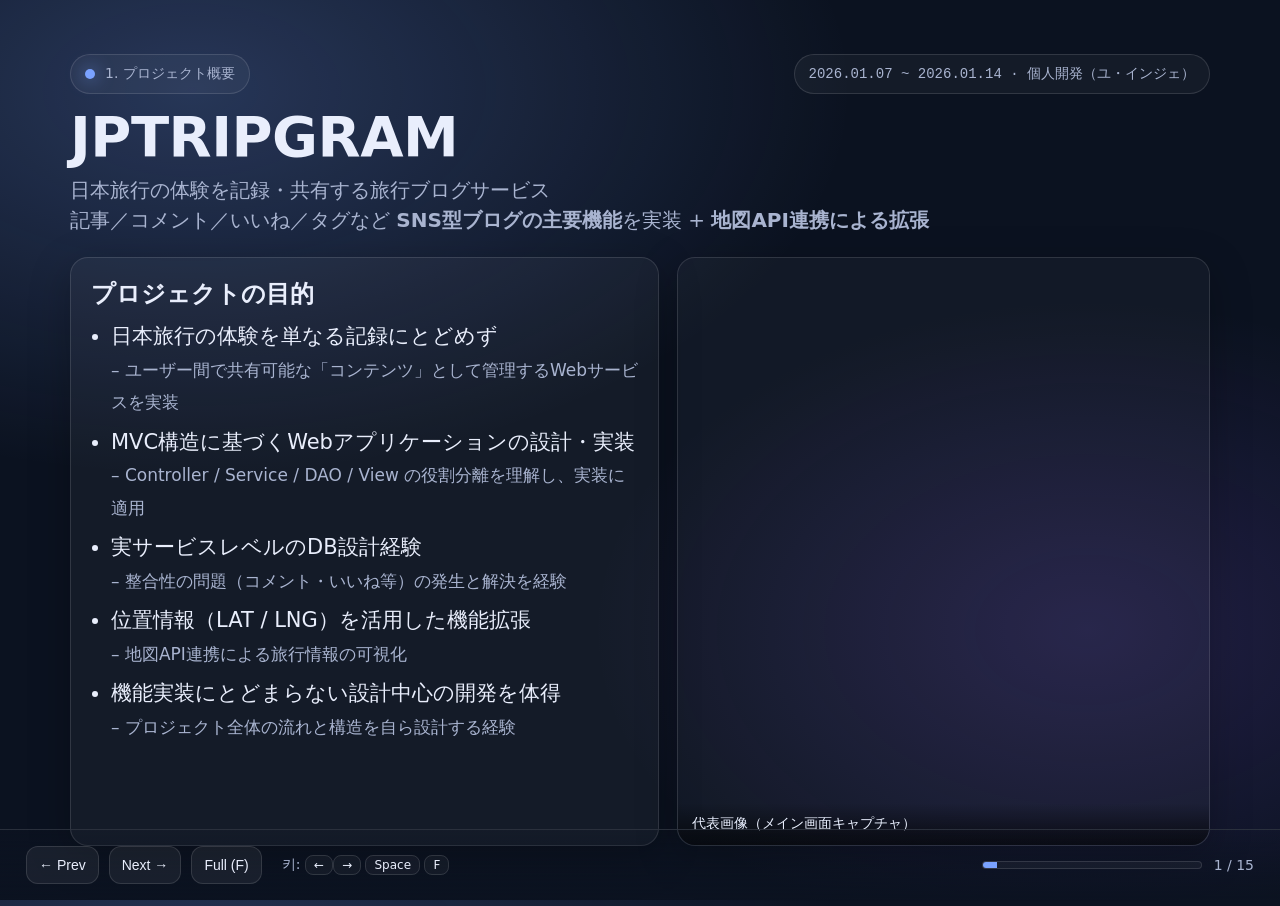
==== ppt-jp.html @ ece1343a "Add files via upload" ====
<!doctype html>
<html lang="ko">
<head>
  <meta charset="utf-8" />
  <meta name="viewport" content="width=device-width,initial-scale=1" />
  <title>JPTRIPGRAM | 전체 발표 슬라이드</title>
  <style>
    :root{
      --bg:#0b1220; --text:#e9eefc; --muted:#a9b4d0;
      --accent:#7aa2ff; --line:rgba(255,255,255,.12);
      --card:rgba(255,255,255,.04);
    }
    *{box-sizing:border-box}
    html,body{height:100%; margin:0; font-family:system-ui,-apple-system,Segoe UI,Roboto,Helvetica,Arial,"Apple SD Gothic Neo","Noto Sans KR",sans-serif;}
    body{
      background:
        radial-gradient(1200px 700px at 15% 10%, rgba(122,162,255,.25), transparent 55%),
        radial-gradient(900px 600px at 85% 70%, rgba(139,92,246,.18), transparent 55%),
        var(--bg);
      color:var(--text);
      overflow:hidden;
    }
    .deck{height:100%; width:100%; position:relative;}
    .slide{
      position:absolute; inset:0;
      padding:54px 70px;
      display:flex; flex-direction:column;
      opacity:0; transform:translateY(8px) scale(.995);
      transition:opacity .25s ease, transform .25s ease;
      pointer-events:none;
    }
    .slide.active{opacity:1; transform:translateY(0) scale(1); pointer-events:auto;}

    /* Header */
    .top{display:flex; align-items:flex-start; justify-content:space-between; gap:24px;}
    .badge{display:inline-flex; gap:10px; align-items:center; padding:10px 14px; border:1px solid var(--line); border-radius:999px; background:rgba(255,255,255,.04); color:var(--muted); font-size:14px;}
    .dot{width:10px; height:10px; border-radius:50%; background:var(--accent); box-shadow:0 0 18px rgba(122,162,255,.9);}

    /* Typography */
    h1{font-size:56px; letter-spacing:-.5px; margin:10px 0 6px;}
    h2{font-size:44px; letter-spacing:-.4px; margin:6px 0 12px;}
    h3{font-size:24px; margin:0 0 10px;}
    p{margin:0; color:var(--muted); font-size:20px; line-height:1.5;}
    ul{margin:10px 0 0; padding-left:20px;}
    li{color:var(--text); font-size:21px; line-height:1.55; margin:8px 0;}
    li span{color:var(--muted); font-size:17px;}
    .mono{font-family:ui-monospace,SFMono-Regular,Menlo,Monaco,Consolas,"Liberation Mono","Courier New",monospace;}

	.techItem.wide{
  grid-column: span 2;        /* 🔥 가로 2칸 차지 */
}

.techItem.wide span{
  font-size:17px;             /* 살짝 키워도 안정 */
  white-space:nowrap;         /* 줄바꿈 방지 */
}
    /* Cards & Layout */
    .card{
      border:1px solid var(--line);
      background:var(--card);
      border-radius:18px;
      padding:20px 20px;
      box-shadow:0 12px 40px rgba(0,0,0,.25);
      min-height:0;
    }
    .grid{
      margin-top:22px;
      display:grid;
      gap:18px;
      grid-template-columns: 1.05fr .95fr;
      flex:1;
      min-height:0;
    }
    .shotLayout{margin-top:18px; display:grid; grid-template-columns: 1.15fr .85fr; gap:18px; flex:1; min-height:0;}
    .twoCol{display:grid; grid-template-columns:1fr 1fr; gap:18px; margin-top:18px; flex:1; min-height:0;}
    .spacer{height:14px}

    /* Media */
    .mediaFrame{
      border:1px solid var(--line);
      background:rgba(255,255,255,.03);
      border-radius:18px;
      overflow:hidden;
      box-shadow:0 12px 40px rgba(0,0,0,.25);
      position:relative;
      min-height:320px;
      min-height:0;
    }
    .mediaFrame.tall{min-height:430px;}  /* 너무 크게 잡으면 슬라이드가 넘쳐서 잘릴 수 있음 */
    .mediaFrame.small{min-height:240px;}

    /* ✅ 이미지: 안 잘리게(특히 MVC, ERD 같은 세로형) */
    .mediaFrame img{
      width:100%;
      height:100%;
      display:block;
      object-fit:contain;
      object-position:center;
      background:#fff;
    }

	.urlGrid{
  display:grid;
  grid-template-columns: 1fr 1fr 1fr;
  gap:18px;
  flex:1;
  min-height:0;
}
.urlCard{ padding:18px; }
.urlList{
  margin:10px 0 0;
  padding-left:0;
  list-style:none;
}
.urlList li{
  display:flex;
  align-items:baseline;
  gap:10px;
  padding:8px 0;
  border-bottom:1px dashed rgba(255,255,255,.10);
  font-size:16px;            /* 기존 li(21px)보다 줄여서 fit */
  margin:0;
}
.urlList li:last-child{ border-bottom:none; }

.urlList .mono{
  font-size:15px;
  color:#e9eefc;
  white-space:nowrap;
}
.urlList .lbl{
  color:rgba(233,238,252,.72);
  font-size:15px;
  overflow:hidden;
  text-overflow:ellipsis;
  white-space:nowrap;
}
.urlList .sep{ color:rgba(233,238,252,.35); }

.urlList .tag{
  margin-left:auto;
  font-size:12px;
  padding:2px 8px;
  border-radius:999px;
  border:1px solid rgba(255,255,255,.18);
  background:rgba(255,255,255,.06);
  color:rgba(233,238,252,.8);
}

.urlNote{
  margin-top:12px;
  color:rgba(233,238,252,.65);
  font-size:14px;
}
@media (max-width: 980px){
  .urlGrid{ grid-template-columns:1fr; }
  .urlList li{ font-size:15px; }
}
	
	
    /* ✅ 비디오: 기존대로 꽉 차게 */
    .mediaFrame video{
      width:100%;
      height:100%;
      display:block;
      object-fit:cover;
    }

    .caption{
      position:absolute; left:0; right:0; bottom:0;
      padding:12px 14px;
      background:linear-gradient(to top, rgba(0,0,0,.65), rgba(0,0,0,0));
      color:#eaf0ff;
      font-size:14px;
    }
    .placeholder{
      height:100%;
      display:flex; align-items:center; justify-content:center;
      color:rgba(233,238,252,.55);
      font-size:16px;
      border:2px dashed rgba(255,255,255,.18);
      border-radius:18px;
      margin:14px;
      text-align:center;
      padding:16px;
      background:rgba(255,255,255,.02);
    }
    .hint{font-size:14px; color:rgba(233,238,252,.7); margin-top:10px;}

    /* Tech Icons */
    .techGrid{margin-top:18px; display:grid; grid-template-columns:1fr 1fr; gap:18px; flex:1; min-height:0;}
    .techCard{
      border:1px solid var(--line);
      background:var(--card);
      border-radius:18px;
      padding:20px;
      box-shadow:0 12px 40px rgba(0,0,0,.25);
      min-height:0;
    }
    .iconRow{
	  display:grid;
	  grid-template-columns:repeat(4, minmax(0,1fr));
	  gap:16px;
	  margin-top:16px;
	}
    
    .techItem{
	  display:flex;
	  align-items:center;
	  gap:14px;
	  padding:18px 16px;          /* ⬅️ 높이 확보 */
	  border:1px solid var(--line);
	  border-radius:16px;
	  background:rgba(255,255,255,.04);
	}
    .techItem img{
	  width:38px;                 /* ⬅️ 28 → 38 */
	  height:38px;
	  object-fit:contain;
	  filter:drop-shadow(0 8px 18px rgba(0,0,0,.25));
	}

	.techItem span{
	  font-size:17px;             /* ⬅️ 16 → 17 */
	  font-weight:500;
	  color:var(--text);
	}

	.techText{
  display:flex;
  flex-direction:column;
  line-height:1.1;
}

/* 메인 이름 */
.techText .name{
  font-size:16px;
  color:var(--text);
}

/* 버전 (작게, 은은하게) */
.techText .version{
  font-size:12px;
  color:var(--muted);
  opacity:.85;
}
	
    .techNote{margin-top:14px; color:var(--muted); font-size:16px; line-height:1.5;}

    /* Footer */
    .footer{
      position:absolute; left:0; right:0; bottom:0;
      padding:16px 26px;
      display:flex; align-items:center; justify-content:space-between;
      border-top:1px solid var(--line);
      background:linear-gradient(to top, rgba(11,18,32,.88), rgba(11,18,32,0));
      font-size:14px; color:var(--muted);
    }
    .controls{display:flex; gap:10px; align-items:center;}
    button{
      border:1px solid var(--line); background:rgba(255,255,255,.06);
      color:var(--text); border-radius:12px; padding:10px 12px;
      cursor:pointer; font-size:14px;
    }
    button:hover{background:rgba(255,255,255,.10)}
    .progress{height:8px; width:220px; border-radius:999px; border:1px solid var(--line); overflow:hidden; background:rgba(255,255,255,.04)}
    .bar{height:100%; width:0%; background:var(--accent)}
    .kbd{border:1px solid var(--line); padding:2px 8px; border-radius:8px; background:rgba(255,255,255,.04); color:var(--text); font-size:12px;}

    @media (max-width: 980px){
      .slide{padding:26px 20px;}
      .grid,.shotLayout,.twoCol,.techGrid{grid-template-columns:1fr;}
      .iconRow{grid-template-columns:repeat(2, minmax(0,1fr));}
      h1{font-size:42px;}
      h2{font-size:34px;}
      li{font-size:19px;}
      p{font-size:18px;}
      .progress{display:none;}
      .mediaFrame{min-height:220px;}
      .mediaFrame.tall{min-height:260px;}
    }
  </style>
</head>

<body>
  <div class="deck" id="deck">

    <!-- ✅ 1. 프로젝트 개요 -->
    <section class="slide active">
  <div class="top">
    <div class="badge"><span class="dot"></span> 1. プロジェクト概要</div>
    <div class="badge mono">2026.01.07 ~ 2026.01.14 · 個人開発（ユ・インジェ）</div>
  </div>
  <h1>JPTRIPGRAM</h1>
  <p>
    日本旅行の体験を記録・共有する旅行ブログサービス<br/>
    記事／コメント／いいね／タグなど
    <b>SNS型ブログの主要機能</b>を実装 +
    <b>地図API連携による拡張</b>
  </p>

  <div class="grid">
    <div class="card">
      <h3>プロジェクトの目的</h3>
      <ul>
        <li>
          日本旅行の体験を単なる記録にとどめず
          <br>
          <span>– ユーザー間で共有可能な「コンテンツ」として管理するWebサービスを実装</span>
        </li>
        <li>
          MVC構造に基づくWebアプリケーションの設計・実装
          <br>
          <span>– Controller / Service / DAO / View の役割分離を理解し、実装に適用</span>
        </li>
        <li>
          実サービスレベルのDB設計経験
          <br>
          <span>– 整合性の問題（コメント・いいね等）の発生と解決を経験</span>
        </li>
        <li>
          位置情報（LAT / LNG）を活用した機能拡張
          <br>
          <span>– 地図API連携による旅行情報の可視化</span>
        </li>
        <li>
          機能実装にとどまらない設計中心の開発を体得
          <br>
          <span>– プロジェクト全体の流れと構造を自ら設計する経験</span>
        </li>
      </ul>
    </div>

    <div class="mediaFrame tall">
      <img src="slides/assets/images/cover.png" alt="代表画像（メイン画面キャプチャ）"
           onerror="this.remove(); this.parentElement.querySelector('.placeholder').style.display='flex';" />
      <div class="placeholder" style="display:none;">
        assets/cover.png<br/>メイン画面キャプチャ（代表画像）を入れてください
      </div>
      <div class="caption">代表画像（メイン画面キャプチャ）</div>
    </div>
  </div>
</section>


    <!-- ✅ 1-1. (데모) 메인화면 동영상 -->
    <section class="slide">
  <div class="top">
    <div class="badge"><span class="dot"></span> デモ動画</div>
  </div>
  <h2>メイン画面デモ</h2>
  <p>サービスの流れ（一覧 → 詳細 → インタラクション）を短くデモします。</p>

  <div class="mediaFrame tall" style="flex:1; margin-top:18px;">
    <video
      src="slides/assets/images/main.mp4"
      poster="slides/assets/main-poster.png"
      controls
      preload="metadata"
      onerror="this.remove(); this.parentElement.querySelector('.placeholder').style.display='flex';"
    ></video>
    <div class="placeholder" style="display:none;">
      assets/main.mp4<br/>メイン画面の動画を入れてください
    </div>
    <div class="caption">メイン画面動画</div>
  </div>
  <div class="hint">
    キー：<span class="kbd">F</span> 全画面 /
    <span class="kbd">→</span> 次のスライド
  </div>
</section>


    <!-- ✅ 2. 개발 환경 및 사용 기술 (아이콘) -->
    <section class="slide">
  <div class="top">
    <div class="badge"><span class="dot"></span> 2. 開発環境・使用技術</div>
  </div>
  <h2>開発環境・使用技術</h2>

  <div class="techGrid">
    <div class="techCard">
      <h3>開発環境</h3>
      <div class="iconRow">
        <div class="techItem">
          <img src="https://cdn.jsdelivr.net/gh/devicons/devicon/icons/apple/apple-original.svg" alt="macOS">
          <span>macOS</span>
        </div>
        <div class="techItem">
          <img src="https://cdn.jsdelivr.net/gh/devicons/devicon/icons/eclipse/eclipse-original.svg" alt="Eclipse">
          <span>Eclipse 24-09</span>
        </div>
        <div class="techItem">
          <img src="https://cdn.jsdelivr.net/gh/devicons/devicon/icons/tomcat/tomcat-original.svg" alt="Tomcat">
          <span>Tomcat 9</span>
        </div>
        <div class="techItem">
          <img src="https://cdn.jsdelivr.net/gh/devicons/devicon/icons/oracle/oracle-original.svg" alt="Oracle">
          <span>Oracle DB</span>
        </div>
        <div class="techItem wide">
          <img src="slides/assets/icons/sql.png" alt="Oracle SQL Developer">
          <div class="techText">
            <span class="name">SQL Developer</span>
            <span class="version">v24.3.1.347</span>
          </div>
        </div>
      </div>
      <div class="techNote">OS / IDE / WAS / DB を中心に整理しました。</div>
    </div>

    <div class="techCard">
      <h3>使用技術</h3>
      <div class="iconRow">
        <div class="techItem">
          <img src="https://cdn.jsdelivr.net/gh/devicons/devicon/icons/html5/html5-original.svg" alt="HTML5">
          <span>HTML5</span>
        </div>
        <div class="techItem">
          <img src="https://cdn.jsdelivr.net/gh/devicons/devicon/icons/css3/css3-original.svg" alt="CSS3">
          <span>CSS3</span>
        </div>
        <div class="techItem">
          <img src="https://cdn.jsdelivr.net/gh/devicons/devicon/icons/javascript/javascript-original.svg" alt="JavaScript">
          <span>Java<br>Script</span>
        </div>
        <div class="techItem">
          <img src="https://cdn.jsdelivr.net/gh/devicons/devicon/icons/java/java-original.svg" alt="JSP">
          <span>JSP / JSTL</span>
        </div>
        <div class="techItem">
          <img src="https://cdn.jsdelivr.net/gh/devicons/devicon/icons/java/java-original.svg" alt="Java">
          <span>Java17/<br>Servlet/<br>JDBC</span>
        </div>
        <div class="techItem">
          <img src="https://cdn.jsdelivr.net/gh/devicons/devicon/icons/oracle/oracle-original.svg" alt="Oracle SQL">
          <span>Oracle SQL</span>
        </div>
        <div class="techItem">
          <img src="https://simpleicons.org/icons/leaflet.svg" alt="Leaflet">
          <span>Leaflet Open<br>Street<br>Map</span>
        </div>
        <div class="techItem">
          <img src="https://unpkg.com/@lobehub/icons-static-png@latest/light/openai.png" alt="ChatGPT">
          <span>Chat<br>GPT</span>
        </div>
      </div>

      <div class="techNote">
        <b>フレームワークを使わず、純粋なMVC構造</b>で実装しました。<br/>
        セッションベースのログイン / 画像ファイルアップロードを含みます。
      </div>
    </div>
  </div>

  <div class="hint">アイコンは外部リンク（CDN）を利用しています。</div>
</section>


    <!-- ✅ 3. MVC 패턴 및 시스템 구조 -->
    <section class="slide">
  <div class="top">
    <div class="badge"><span class="dot"></span> 3. MVCパターン・システム構成</div>
  </div>
  <h2>MVCパターン・システム構成</h2>

  <div class="grid">
    <div class="card">
      <h3>構成の説明</h3>
      <ul>
        <li><b>Controller（Servlet）</b>：リクエストURLの処理、Service呼び出し、View連携</li>
        <li><b>Service</b>：ビジネスロジック処理、DAO呼び出しの分離</li>
        <li><b>DAO</b>：DBアクセス専任、SQL／ResultSet処理</li>
        <li><b>View（JSP）</b>：JSTLベースの出力／UI提供</li>
      </ul>
      <div class="spacer"></div>
      <h3>リクエストの流れ</h3>
      <p class="mono" style="font-size:16px; line-height:1.6; color:rgba(233,238,252,.8);">
        Client → Controller → Service → DAO → DB<br/>
        &nbsp;&nbsp;&nbsp;&nbsp;&nbsp;&nbsp;&nbsp;&nbsp;&nbsp;&nbsp;&nbsp;&nbsp;&nbsp;&nbsp;&nbsp;&nbsp;&nbsp;&nbsp;&nbsp;&nbsp;&nbsp;&nbsp;&nbsp;&nbsp;↓<br/>
        &nbsp;&nbsp;&nbsp;&nbsp;&nbsp;&nbsp;&nbsp;&nbsp;&nbsp;&nbsp;&nbsp;&nbsp;&nbsp;&nbsp;&nbsp;&nbsp;&nbsp;&nbsp;&nbsp;&nbsp;&nbsp;&nbsp;JSP（View）
      </p>
    </div>

    <div class="mediaFrame tall">
      <img src="slides/assets/images/mvc.png" alt="MVCダイアグラム"
           onerror="this.remove(); this.parentElement.querySelector('.placeholder').style.display='flex';" />
      <div class="placeholder" style="display:none;">MVCダイアグラム</div>
      <div class="caption">MVC構成ダイアグラム</div>
    </div>
  </div>
</section>


    <!-- ✅ 4. DB 설계 -->
   <section class="slide">
  <div class="top">
    <div class="badge"><span class="dot"></span> 4. DB設計</div>
  </div>
  <h2>DB設計（ERD）</h2>

  <div class="grid" style="grid-template-columns: 1.15fr .85fr;">
    <div class="mediaFrame tall">
      <img src="slides/assets/images/erd.png" alt="ERD"
           onerror="this.remove(); this.parentElement.querySelector('.placeholder').style.display='flex';" />
      <div class="placeholder" style="display:none;">
        slides/assets/erd.png<br/>ERD画像を入れてください
      </div>
      <div class="caption">主要テーブルの関連（ERD）</div>
    </div>

    <div class="card">
      <h3>主要テーブル</h3>
      <ul>
        <li>JPMEMBER：会員</li>
        <li>JPBLOG：旅行記事</li>
        <li>JPCOMMENT：コメント</li>
        <li>JPBLOG_LIKE：いいね</li>
        <li>JPBLOG_TAG：タグ</li>
      </ul>
      <div class="spacer"></div>
      <h3>設計の特徴</h3>
      <ul>
        <li>記事中心の設計（コメント／いいね／タグ → BNO参照）</li>
        <li><b>MEMBER と COMMENT を直接FKで結合しない</b>（退会会員のデータ保持が目的）</li>
        <li>座標（LAT / LNG）カラムによる地図機能拡張</li>
      </ul>
    </div>
  </div>
</section>


    <!-- ✅ 5. URL 설계 -->
	<section class="slide">
  <div class="top">
    <div class="badge"><span class="dot"></span> 5. URL設計</div>
  </div>
  <h2>URL設計</h2>
  <p style="margin:0;color:rgba(233,238,252,.75);font-size:18px;">
    機能ごとにPrefixを統一し、処理／ページを
    <span class="mono">*.do / *pro.do</span> に分離しました。
  </p>

  <div class="urlGrid" style="margin-top:18px;">
    <!-- 会員 -->
    <div class="card urlCard">
      <h3>会員（jpmem）</h3>
      <ul class="urlList">
        <li><span class="mono">/jpmem/login.do</span><span class="sep">·</span><span class="lbl">ログインページ</span></li>
        <li><span class="mono">/jpmem/loginpro.do</span><span class="sep">·</span><span class="lbl">ログイン処理</span></li>
        <li><span class="mono">/jpmem/join.do</span><span class="sep">·</span><span class="lbl">会員登録</span></li>
        <li><span class="mono">/jpmem/mypage.do</span><span class="sep">·</span><span class="lbl">マイページ</span></li>
        <li><span class="mono">/jpmem/edit.do</span><span class="sep">·</span><span class="lbl">情報編集</span></li>
        <li><span class="mono">/jpmem/useridcheck.do</span><span class="tag">AJAX</span><span class="lbl">重複チェック</span></li>
      </ul>
      <div class="urlNote">その他：
        <span class="mono">logout.do / editpro.do / withdraw.do</span>
      </div>
    </div>

    <!-- 記事 -->
    <div class="card urlCard">
      <h3>記事（jpblog）</h3>
      <ul class="urlList">
        <li><span class="mono">/jpblog/list.do</span><span class="sep">·</span><span class="lbl">一覧</span></li>
        <li><span class="mono">/jpblog/view.do</span><span class="sep">·</span><span class="lbl">詳細</span></li>
        <li><span class="mono">/jpblog/write.do</span><span class="sep">·</span><span class="lbl">作成</span></li>
        <li><span class="mono">/jpblog/writepro.do</span><span class="sep">·</span><span class="lbl">作成処理</span></li>
        <li><span class="mono">/jpblog/update.do</span><span class="sep">·</span><span class="lbl">編集</span></li>
        <li><span class="mono">/jpblog/updatepro.do</span><span class="sep">·</span><span class="lbl">編集処理</span></li>
      </ul>
      <div class="urlNote">その他：<span class="mono">delete.do</span></div>
    </div>

    <!-- インタラクション -->
    <div class="card urlCard">
      <h3>インタラクション</h3>
      <ul class="urlList">
        <li><span class="mono">/jpblog/commentWrite.do</span><span class="sep">·</span><span class="lbl">コメント登録</span></li>
        <li><span class="mono">/jpblog/commentDelete.do</span><span class="sep">·</span><span class="lbl">コメント削除</span></li>
        <li><span class="mono">/jpblog/like.do</span><span class="sep">·</span><span class="lbl">いいねトグル</span></li>
      </ul>

      <div class="urlNote">
        ルール：
        <span class="mono">*.do</span>（ページ） /
        <span class="mono">*pro.do</span>（処理）
      </div>
    </div>
  </div>

  <div class="hint">
    Prefix（ドメイン）基準で分離し、保守性と拡張性を確保しました。
  </div>
</section>

	

    <!-- ✅ 6. 주요 기능 구현 상세 -->
   <section class="slide">
  <div class="top">
    <div class="badge"><span class="dot"></span> 6. 主要機能の実装詳細</div>
  </div>
  <h2>主要機能の実装詳細</h2>
  <p>主要な画面を基準に機能を説明します。</p>

  <div class="twoCol" style="margin-top:18px;">
    <div class="card">
      <h3>会員機能</h3>
      <ul>
        <li>
          セッションベース認証
          <br>
          <span>– ログイン状態をサーバーで管理し、権限別にアクセス制御</span>
        </li>
        <li>
          会員登録 / ログイン / ログアウト
          <br>
          <span>– 重複IDチェックおよび入力値のバリデーションを適用</span>
        </li>
        <li>
          マイページ（自分の記事 / いいね一覧）
          <br>
          <span>– ユーザー基準でのデータ取得および管理</span>
        </li>
        <li>
          プロフィール編集
          <br>
          <span>– 会員情報変更後、セッションへ反映</span>
        </li>
      </ul>
    </div>
    
    <div class="card">
      <h3>記事機能</h3>
      <ul>
        <li>
          旅行記事のCRUD
          <br>
          <span>– 作成 / 閲覧 / 編集 / 削除の一連の処理を実装</span>
        </li>
        <li>
          地図API連携
          <br>
          <span>– DB上の座標（LAT / LNG）に基づく位置情報の可視化</span>
        </li>
        <li>
          画像アップロードおよびプレビュー
          <br>
          <span>– サーバー保存およびアップロードファイル管理</span>
        </li>
        <li>
          コメント登録 / 削除、いいねトグル
          <br>
          <span>– 非会員アクセス制限および重複防止処理</span>
        </li>
        <li>
          タグベース分類、閲覧数管理
          <br>
          <span>– 記事の探索性および統計データの管理</span>
        </li>
      </ul>
    </div>

    <div class="hint">次のスライドから画面キャプチャで機能を紹介します。</div>
</section>


    <!-- 6-1 로그인 화면 -->
   <section class="slide">
  <div class="top">
    <div class="badge"><span class="dot"></span> 6. 主要機能 - ログイン</div>
  </div>
  <h2>ログイン画面</h2>

  <div class="shotLayout">
    <div class="mediaFrame">
      <video
        src="slides/assets/images/member.mp4"
        poster="slides/assets/main-poster.png"
        controls
        preload="metadata"
        onerror="this.remove(); this.parentElement.querySelector('.placeholder').style.display='flex';"
      ></video>
      <div class="placeholder" style="display:none;">
        assets/login.png<br/>ログイン画面のキャプチャを入れてください
      </div>
      <div class="caption">ログイン／会員登録画面</div>
    </div>

    <div class="card">
      <h3>実装ポイント</h3>
      <ul>
        <li>セッションベースのログイン処理</li>
        <li>ログイン状態に応じたメニュー／機能制御</li>
        <li>会員登録（Join）機能の実装および入力値バリデーション</li>
        <li>重複IDチェックによるアカウントの整合性確保</li>
        <li>権限（Role）拡張を考慮した構造設計</li>
        <li>ログアウト時のセッション無効化処理</li>
      </ul>
    </div>
  </div>
</section>


    <!-- 6-2 글쓰기 화면 -->
    <section class="slide">
  <div class="top">
    <div class="badge"><span class="dot"></span> 6. 主要機能 - 作成</div>
  </div>
  <h2>作成画面</h2>

  <div class="shotLayout">
    <div class="mediaFrame">
      <video
        src="slides/assets/images/writer.mp4"
        poster="slides/assets/main-poster.png"
        controls
        preload="metadata"
        onerror="this.remove(); this.parentElement.querySelector('.placeholder').style.display='flex';"
      ></video>
      <div class="placeholder" style="display:none;">
        assets/write.png<br/>作成画面のキャプチャを入れてください
      </div>
      <div class="caption">記事作成 / 画像アップロード</div>
    </div>

    <div class="card">
      <h3>実装ポイント</h3>
      <ul>
        <li>記事の作成 / 編集 / 削除（CRUD）</li>
        <li>画像アップロードおよびサーバー保存処理</li>
        <li>カテゴリ（CITY / FESTIVAL / FOOD）の分岐</li>
        <li>地図API連携による位置情報の可視化</li>
        <li>座標（LAT / LNG）に基づく記事位置管理</li>
      </ul>
    </div>
  </div>
</section>


    <!-- 6-3 상세 화면 -->
   <section class="slide">
  <div class="top">
    <div class="badge"><span class="dot"></span> 6. 主要機能 - 詳細</div>
  </div>
  <h2>詳細画面</h2>

  <div class="shotLayout">
    <div class="mediaFrame">
      <video
        src="slides/assets/images/view.mp4"
        poster="slides/assets/main-poster.png"
        controls
        preload="metadata"
        onerror="this.remove(); this.parentElement.querySelector('.placeholder').style.display='flex';"
      ></video>
      <div class="placeholder" style="display:none;">
        assets/view.png<br/>詳細画面のキャプチャを入れてください
      </div>
      <div class="caption">記事詳細 / コメント / いいね</div>
    </div>

    <div class="card">
      <h3>実装ポイント</h3>
      <ul>
        <li>閲覧数の増加処理</li>
        <li>コメント登録 / 削除機能の実装</li>
        <li>いいねトグル処理（重複防止ロジック設計）</li>
        <li>タグベースの記事分類および拡張構造</li>
        <li>Instagram UI を参考にした記事詳細（View）ページ設計</li>
        <li>CSS衝突回避のためのエリア別レイアウト分離</li>
        <li>本文エリアの独立スクロールによる可読性向上</li>
        <li>コメントのページング対応による大量データ処理</li>
      </ul>
    </div>
  </div>
</section>


    <!-- 6-4 마이페이지 -->
   <section class="slide">
  <div class="top">
    <div class="badge"><span class="dot"></span> 6. 主要機能 - マイページ</div>
  </div>
  <h2>マイページ</h2>

  <div class="shotLayout">
    <div class="mediaFrame">
      <video
        src="slides/assets/images/mypage.mp4"
        poster="slides/assets/main-poster.png"
        controls
        preload="metadata"
        onerror="this.remove(); this.parentElement.querySelector('.placeholder').style.display='flex';"
      ></video>
      <div class="placeholder" style="display:none;">
        assets/mypage.png<br/>マイページ画面のキャプチャを入れてください
      </div>
      <div class="caption">マイページ（自分の記事 / いいね など）</div>
    </div>

    <div class="card">
      <h3>実装ポイント</h3>
      <ul>
        <li>
          ログインユーザー基準のデータ取得
          <br>
          <span>– セッション情報を基にしたパーソナライズドデータ提供</span>
        </li>
        <li>
          自分が作成した記事一覧の表示
          <br>
          <span>– 記事ごとのコメント数を併せて表示し、活動状況を可視化</span>
        </li>
        <li>
          自分のコメント / いいねした記事の管理
          <br>
          <span>– ユーザーの活動履歴を一画面で確認可能</span>
        </li>
        <li>
          ユーザープロフィール情報の表示
          <br>
          <span>– 会員登録時に設定したプロフィール情報を反映</span>
        </li>
        <li>
          プロフィール機能の拡張を考慮した構造
          <br>
          <span>– 将来的なフォロー・通知機能の拡張を想定した設計</span>
        </li>
      </ul>
    </div>
  </div>
</section>


    <!-- ✅ 7. 핵심 구현 사항 -->
   <section class="slide">
  <div class="top">
    <div class="badge"><span class="dot"></span> 7. 主要な実装ポイント</div>
  </div>
  <h2>主要な実装ポイント</h2>

  <div class="twoCol" style="margin-top:18px;">
    <div class="card">
      <h3>サーバー / DB</h3>
      <ul>
        <li>
          セッションベースの認証処理<br>
          <span>– ログイン状態をサーバーで管理し、権限別にアクセス制御を実装</span>
        </li>
        <li>
          Oracle Sequence を活用したPK管理<br>
          <span>– 同時リクエスト環境でも重複しないキー生成を保証</span>
        </li>
        <li>
          複数テーブルの関連設計（コメント／いいね／タグ）<br>
          <span>– 記事中心の構造で拡張性とデータ整合性を考慮</span>
        </li>
      </ul>
    </div>

    <div class="card">
      <h3>View / UI</h3>
      <ul>
        <li>
          JSTL + EL によるデータレンダリング<br>
          <span>– JSPでのJavaコード使用を最小限に抑え、可読性を向上</span>
        </li>
        <li>
          カテゴリ分岐：CITY / FESTIVAL / FOOD<br>
          <span>– 単一構造で多様なコンテンツを管理できるよう設計</span>
        </li>
        <li>
          共通CSS / ページ別CSSの分離<br>
          <span>– スタイル衝突を防ぎ、保守性を高める構成</span>
        </li>
      </ul>
    </div>
  </div>
</section>



    <!-- ✅ 9. 현재 한계 및 개선 방향 + 지도 API -->
   <section class="slide">
  <div class="top">
    <div class="badge"><span class="dot"></span> 8. 現在の課題と改善方針</div>
  </div>
  <h2>現在の課題と改善方針</h2>

  <div class="grid" style="grid-template-columns: 1fr 1fr; margin-top:18px;">

    <!-- 現在の課題 -->
    <div class="card">
      <h3>現状（課題）</h3>
      <ul>
        <li>コメント／いいね操作時にページ全体が再読み込みされる</li>
        <li>UX低下：インタラクションが即時反映されず、操作の流れが途切れる</li>
        <li>サーバーリクエスト増加：全体再レンダリング／クエリ再実行による非効率</li>
        <li>コメント数増加に伴う画面ロード／スクロールの体感性能低下</li>
      </ul>

      <div class="spacer"></div>
      <h3>原因</h3>
      <ul>
        <li>JSPベースのページレンダリング中心構造</li>
        <li>コメント／いいね処理が「ページ単位のリクエスト」に集約されている</li>
      </ul>
    </div>

    <!-- 改善 + 将来機能 -->
    <div class="card">
      <h3>改善計画</h3>
      <ul>
        <li>AJAX導入：コメント／いいねを非同期処理し即時反映</li>
        <li>JSONレスポンスによる「必要な領域のみ」の部分更新</li>
        <li>RESTエンドポイント分離による機能単位の拡張性確保</li>
        <li>重複防止／同時実行を考慮したいいねトグルロジックの安定化</li>
      </ul>

      <div class="spacer"></div>
      <h3>今後の追加機能</h3>
      <ul>
        <li>フォロー／フォロワー機能：ユーザー関係に基づくフィード構成</li>
        <li>マイフィード（タイムライン）：フォロー中ユーザーの記事一覧</li>
        <li>通知機能：いいね／コメント／フォローのイベント通知</li>
      </ul>

      <div class="hint">
        目標：「リロード不要のUX」＋「SNS型機能を拡張可能な構造」
      </div>
    </div>

  </div>
</section>



    <!-- ✅ 10. 배운 점과 성장 -->
   <section class="slide">
  <div class="top">
    <div class="badge"><span class="dot"></span> 9. 学んだことと成長</div>
  </div>
  <h2>学んだことと成長</h2>

  <div class="grid" style="grid-template-columns: 1fr 1fr; margin-top:18px;">

    <!-- 左：学び -->
    <div class="card">
      <h3>学んだことと成長</h3>
      <ul>
        <li>
          MVCリクエストフローの理解
          <br>
          <span>– Controller → Service → DAO → View の構造を実感</span>
        </li>
        <li>
          設計の重要性を認識
          <br>
          <span>– 機能追加時のDB構造変更コストを体験</span>
        </li>
        <li>
          タグ機能の実装経験
          <br>
          <span>– 多対多関係設計の難しさを学習</span>
        </li>
        <li>
          問題解決能力の向上
          <br>
          <span>– トラブル原因の分析と構造的改善を経験</span>
        </li>
      </ul>
    </div>

    <!-- 右：要約 -->
    <div class="card">
      <h3>一言でまとめると</h3>
      <ul>
        <li>「MVC構造をなぞる段階から」</li>
        <li>→「自ら設計し、つなげられる段階へ成長」</li>
      </ul>

      <div class="spacer"></div>

      <h3>次の目標</h3>
      <ul>
        <li>AJAXベースの非同期処理導入</li>
        <li>外部APIの積極的な活用</li>
        <li>設計中心の開発スタイルを継続</li>
      </ul>
    </div>

  </div>
</section>



    <!-- ✅ 11. まとめ -->
<section class="slide">
  <div class="top">
    <div class="badge"><span class="dot"></span> 10. まとめ</div>
  </div>
  <h2>まとめ</h2>

  <div class="grid" style="grid-template-columns: 1fr 1fr; margin-top:18px;">
    <div class="card">
      <ul>
        <li>JPTRIPGRAMは実運用可能な旅行ブログサービス</li>
        <li>個人開発で企画 → 設計 → 実装 → デバッグまで一貫して経験</li>
        <li>今後はフレームワークベースでの拡張を予定</li>
      </ul>
      <div class="spacer"></div>
      <p style="font-size:22px; font-weight:600;">
        本プロジェクトを足がかりに
      </p>
      <p style="font-size:22px; font-weight:600;">
        さらに完成度の高いサービスとして、またお目にかかります。
      </p>
      <div class="spacer"></div>
      <p style="font-size:20px; color:rgba(233,238,252,.85);">
        ご清聴ありがとうございました。Q&amp;A
      </p>
    </div>

    <div class="mediaFrame tall">
      <img src="slides/assets/images/LOGO.png" alt="エンディング画像（任意）"
           onerror="this.remove(); this.parentElement.querySelector('.placeholder').style.display='flex';" />
      <div class="placeholder" style="display:none;">
        assets/ending.png（任意）<br/>エンディング用画像（メインキャプチャの再利用も可）
      </div>
    </div>
  </div>
</section>


    <!-- ✅ 공통 Footer / Controls -->
    <div class="footer">
      <div class="controls">
        <button id="prevBtn">← Prev</button>
        <button id="nextBtn">Next →</button>
        <button id="fsBtn">Full (F)</button>
        <span style="margin-left:10px;color:var(--muted)">
          키: <span class="kbd">←</span><span class="kbd">→</span> <span class="kbd">Space</span> <span class="kbd">F</span>
        </span>
      </div>
      <div style="display:flex; align-items:center; gap:12px;">
        <div class="progress"><div class="bar" id="bar"></div></div>
        <div><span id="idx">1</span> / <span id="total">1</span></div>
      </div>
    </div>

  </div>

  <script>
    const slides = Array.from(document.querySelectorAll('.slide'));
    const total = slides.length;
    const idxEl = document.getElementById('idx');
    const totalEl = document.getElementById('total');
    const bar = document.getElementById('bar');
    totalEl.textContent = total;

    function clamp(n, min, max){ return Math.max(min, Math.min(max, n)); }

    let current = 0;

    function pauseAllVideos(){
      document.querySelectorAll('video').forEach(v => { try{ v.pause(); }catch(e){} });
    }

    function show(n){
      n = clamp(n, 0, total-1);
      pauseAllVideos();
      slides.forEach((s,i)=> s.classList.toggle('active', i===n));
      idxEl.textContent = (n+1);
      bar.style.width = ((n+1)/total*100) + '%';
      location.hash = '#' + (n+1);
      current = n;
    }

    function next(){ show(current+1); }
    function prev(){ show(current-1); }

    document.getElementById('nextBtn').addEventListener('click', next);
    document.getElementById('prevBtn').addEventListener('click', prev);

    function toggleFull(){
      if(!document.fullscreenElement) document.documentElement.requestFullscreen?.();
      else document.exitFullscreen?.();
    }
    document.getElementById('fsBtn').addEventListener('click', toggleFull);

    window.addEventListener('keydown', (e)=>{
      const k = e.key;
      if(k === 'ArrowRight' || k === ' ' || k === 'PageDown'){ e.preventDefault(); next(); }
      if(k === 'ArrowLeft' || k === 'PageUp'){ e.preventDefault(); prev(); }
      if(k.toLowerCase() === 'f'){ e.preventDefault(); toggleFull(); }
    });

    function initFromHash(){
      const h = location.hash.replace('#','');
      const n = parseInt(h, 10);
      if(!Number.isNaN(n)) show(n-1);
      else show(0);
    }
    window.addEventListener('hashchange', initFromHash);
    initFromHash();
  </script>
</body>
</html>
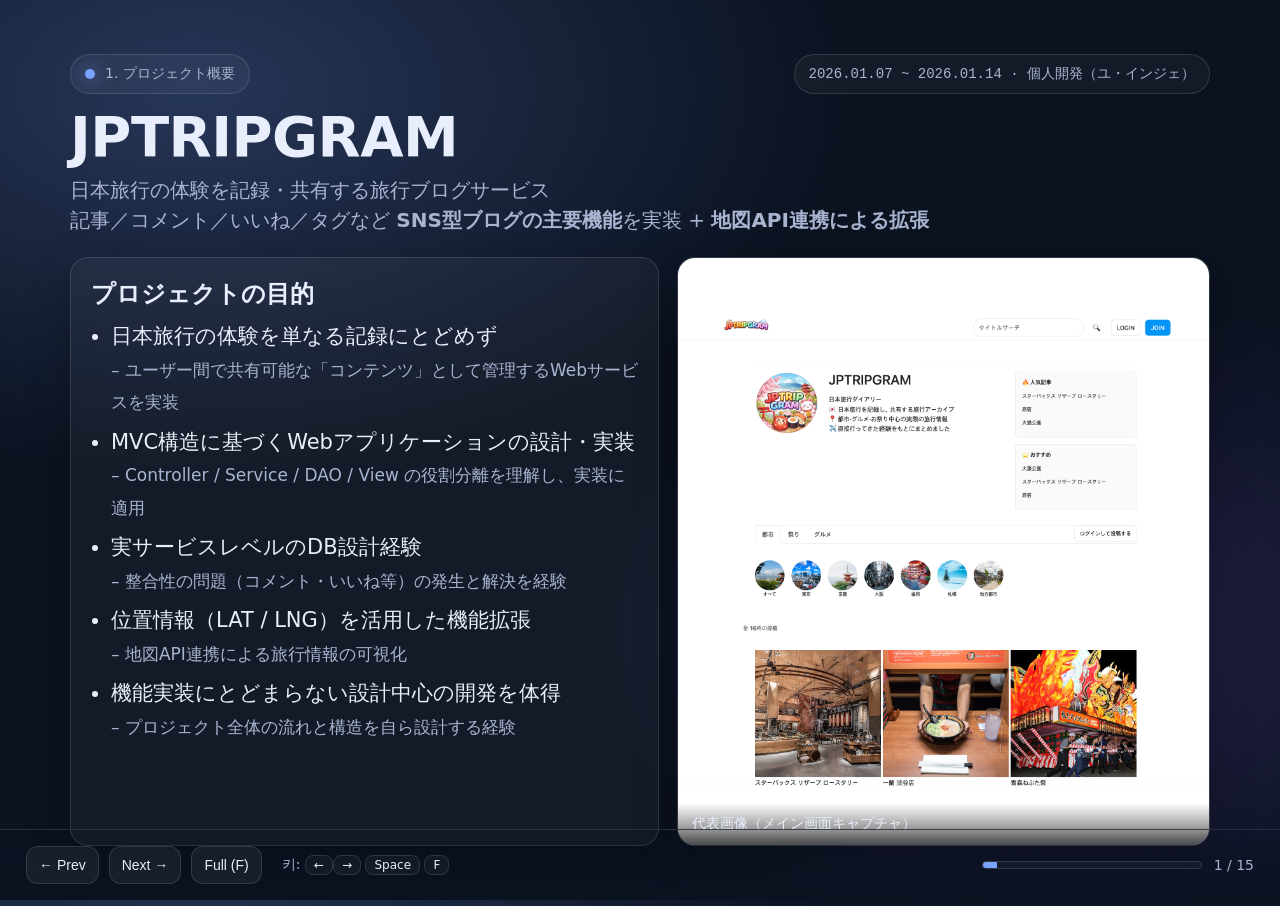
==== commit 312c7dd6: "Add files via upload" ====
--- a/ppt-jp.html
+++ b/ppt-jp.html
@@ -352,13 +352,15 @@
   <p>サービスの流れ（一覧 → 詳細 → インタラクション）を短くデモします。</p>
 
   <div class="mediaFrame tall" style="flex:1; margin-top:18px;">
-    <video
-      src="slides/assets/images/main.mp4"
-      poster="slides/assets/main-poster.png"
-      controls
-      preload="metadata"
-      onerror="this.remove(); this.parentElement.querySelector('.placeholder').style.display='flex';"
-    ></video>
+    <iframe
+	  width="100%"
+	  height="100%"
+	  src="https://www.youtube.com/embed/fZ2vJ2tIFTM"
+	  title="YouTube video player"
+	  frameborder="0"
+	  allow="accelerometer; autoplay; clipboard-write; encrypted-media; gyroscope; picture-in-picture"
+	  allowfullscreen>
+	</iframe>
     <div class="placeholder" style="display:none;">
       assets/main.mp4<br/>メイン画面の動画を入れてください
     </div>
@@ -675,13 +677,15 @@
 
   <div class="shotLayout">
     <div class="mediaFrame">
-      <video
-        src="slides/assets/images/member.mp4"
-        poster="slides/assets/main-poster.png"
-        controls
-        preload="metadata"
-        onerror="this.remove(); this.parentElement.querySelector('.placeholder').style.display='flex';"
-      ></video>
+     <iframe
+	  width="100%"
+	  height="100%"
+	  src="https://www.youtube.com/embed/kLN1Bs8sX_U"
+	  title="YouTube video player"
+	  frameborder="0"
+	  allow="accelerometer; autoplay; clipboard-write; encrypted-media; gyroscope; picture-in-picture"
+	  allowfullscreen>
+	</iframe>
       <div class="placeholder" style="display:none;">
         assets/login.png<br/>ログイン画面のキャプチャを入れてください
       </div>
@@ -712,13 +716,15 @@
 
   <div class="shotLayout">
     <div class="mediaFrame">
-      <video
-        src="slides/assets/images/writer.mp4"
-        poster="slides/assets/main-poster.png"
-        controls
-        preload="metadata"
-        onerror="this.remove(); this.parentElement.querySelector('.placeholder').style.display='flex';"
-      ></video>
+      <iframe
+	  width="100%"
+	  height="100%"
+	  src="https://www.youtube.com/embed/OwVlPCw-eKU"
+	  title="YouTube video player"
+	  frameborder="0"
+	  allow="accelerometer; autoplay; clipboard-write; encrypted-media; gyroscope; picture-in-picture"
+	  allowfullscreen>
+	</iframe>
       <div class="placeholder" style="display:none;">
         assets/write.png<br/>作成画面のキャプチャを入れてください
       </div>
@@ -748,13 +754,15 @@
 
   <div class="shotLayout">
     <div class="mediaFrame">
-      <video
-        src="slides/assets/images/view.mp4"
-        poster="slides/assets/main-poster.png"
-        controls
-        preload="metadata"
-        onerror="this.remove(); this.parentElement.querySelector('.placeholder').style.display='flex';"
-      ></video>
+     <iframe
+	  width="100%"
+	  height="100%"
+	  src="https://www.youtube.com/embed/C0XNpZ9W-tY"
+	  title="YouTube video player"
+	  frameborder="0"
+	  allow="accelerometer; autoplay; clipboard-write; encrypted-media; gyroscope; picture-in-picture"
+	  allowfullscreen>
+	</iframe>
       <div class="placeholder" style="display:none;">
         assets/view.png<br/>詳細画面のキャプチャを入れてください
       </div>
@@ -787,14 +795,15 @@
 
   <div class="shotLayout">
     <div class="mediaFrame">
-      <video
-        src="slides/assets/images/mypage.mp4"
-        poster="slides/assets/main-poster.png"
-        controls
-        preload="metadata"
-        onerror="this.remove(); this.parentElement.querySelector('.placeholder').style.display='flex';"
-      ></video>
-      <div class="placeholder" style="display:none;">
+      <iframe
+	  width="100%"
+	  height="100%"
+	  src="https://www.youtube.com/embed/QVf6YRdM88U"
+	  title="YouTube video player"
+	  frameborder="0"
+	  allow="accelerometer; autoplay; clipboard-write; encrypted-media; gyroscope; picture-in-picture"
+	  allowfullscreen>
+	</iframe>      <div class="placeholder" style="display:none;">
         assets/mypage.png<br/>マイページ画面のキャプチャを入れてください
       </div>
       <div class="caption">マイページ（自分の記事 / いいね など）</div>
